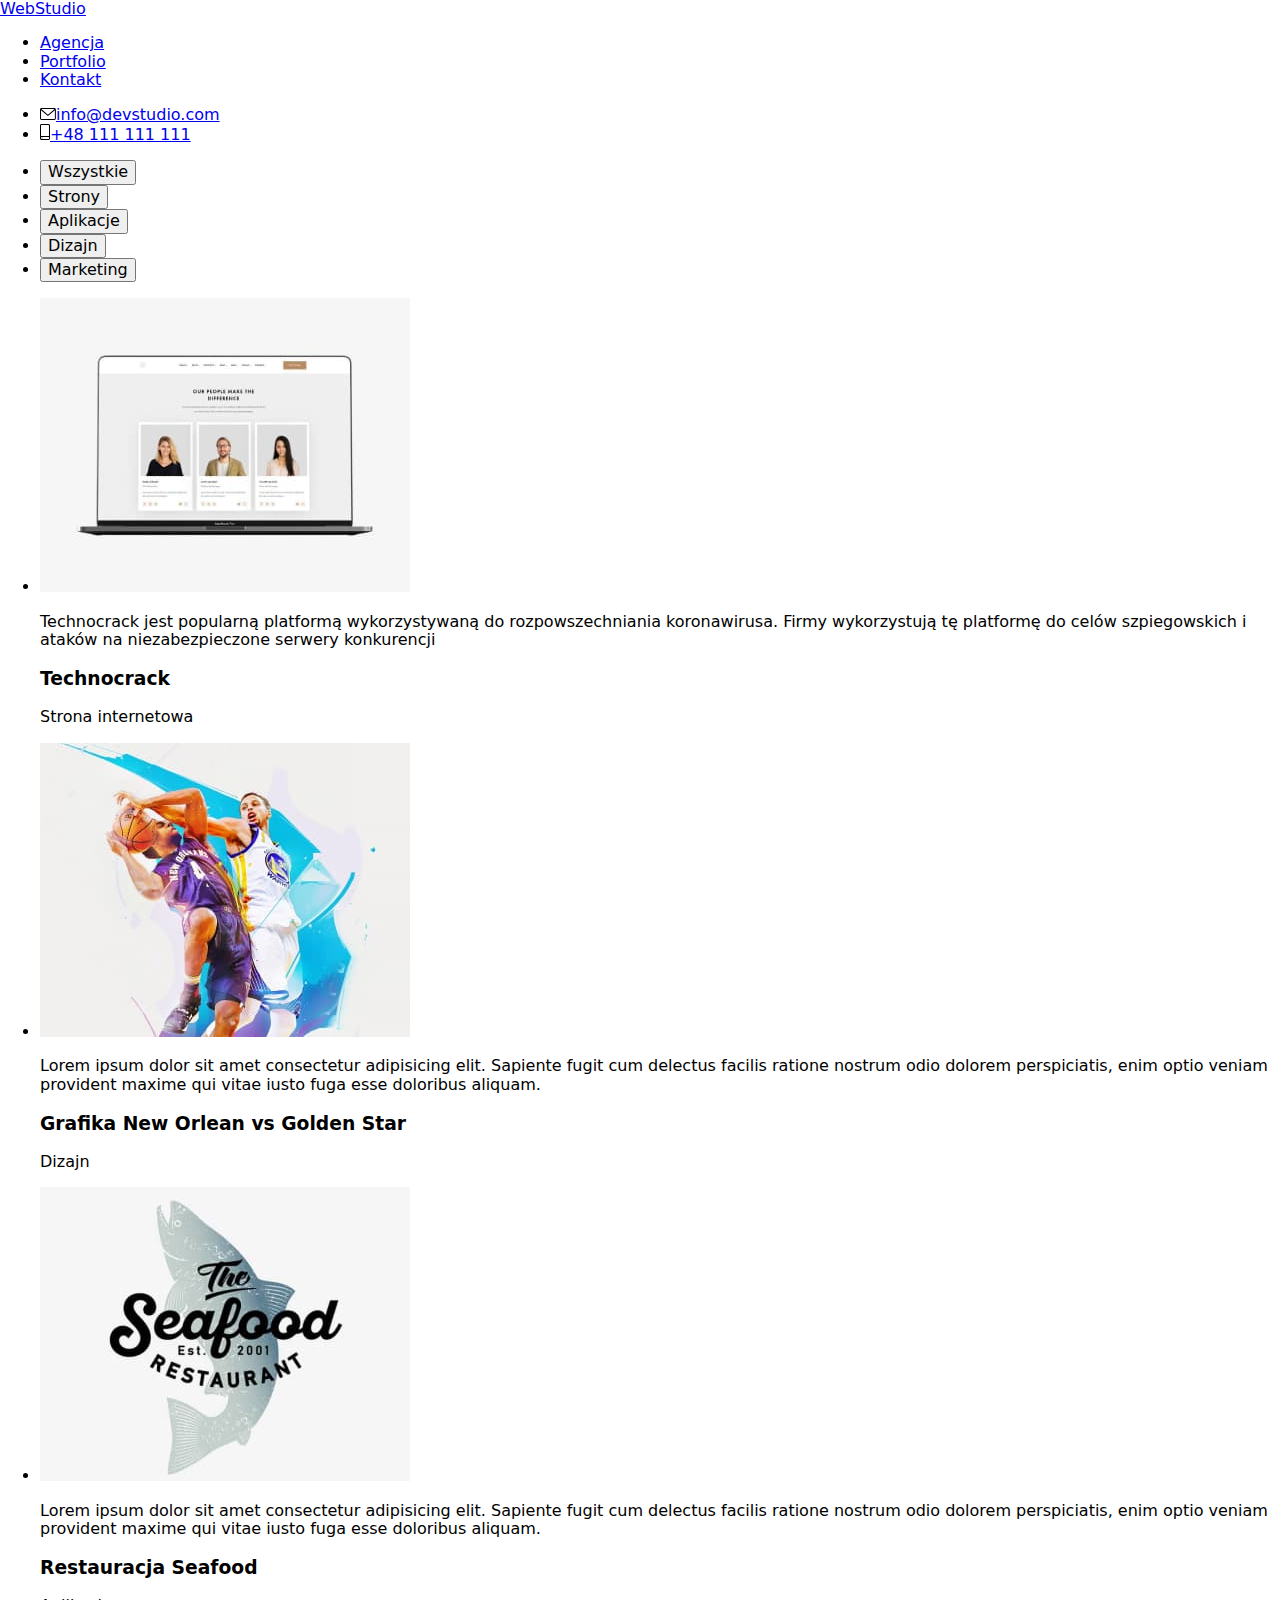
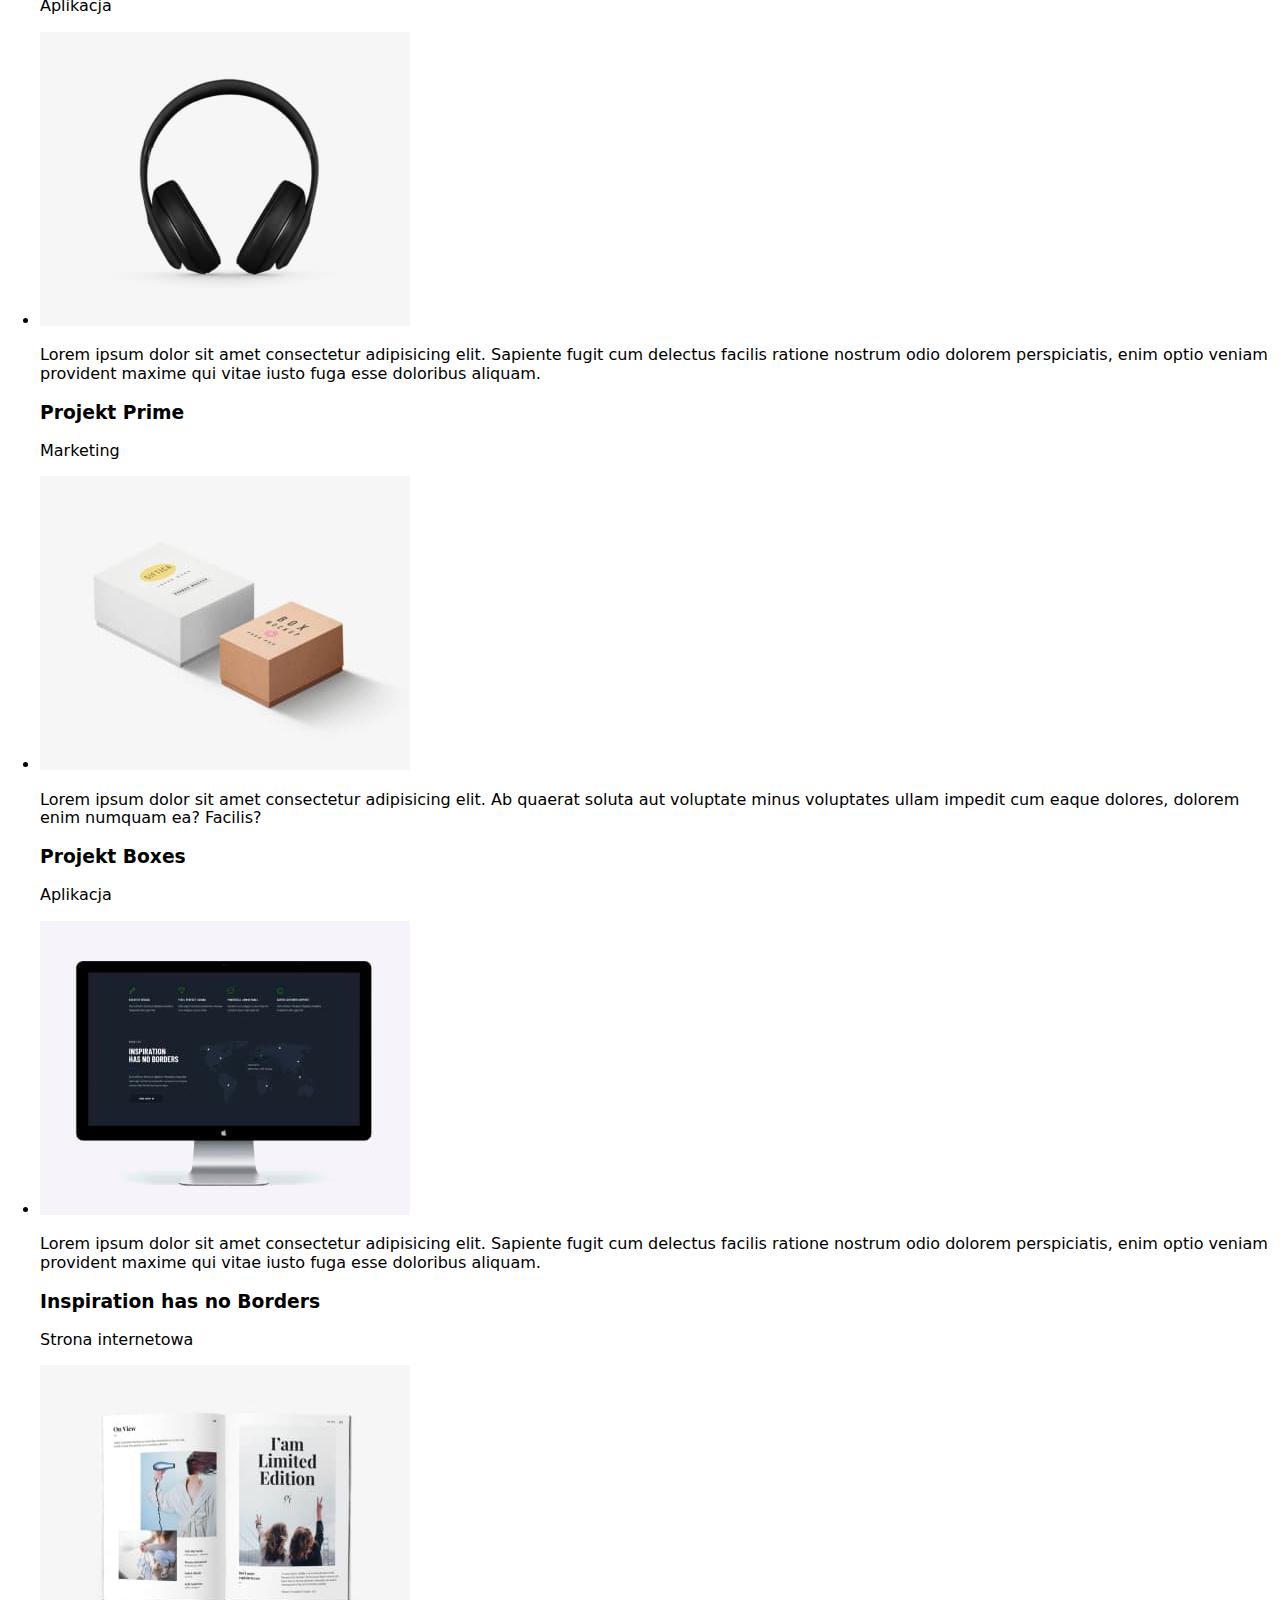
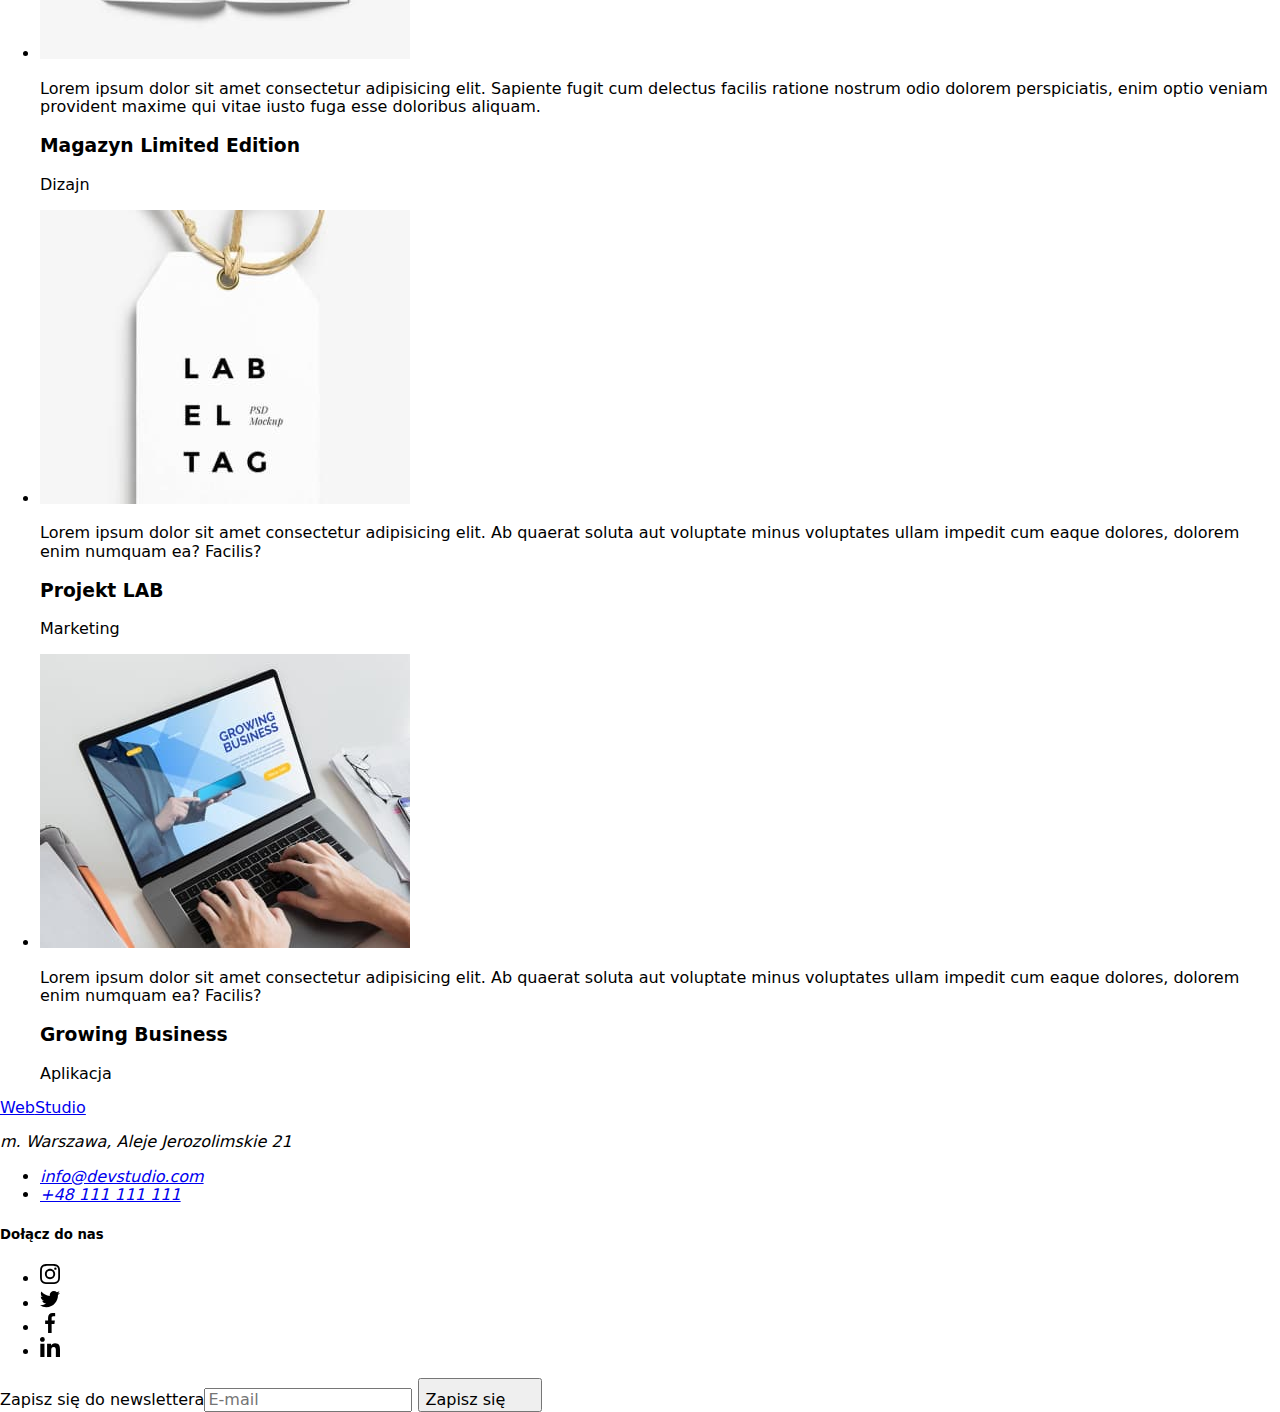
==== portfolio.html @ f553c392 "first commit" ====
<!DOCTYPE html>
<html lang="en">

<head>
  <meta charset="UTF-8" />
  <meta http-equiv="X-UA-Compatible" content="IE=edge" />
  <meta name="viewport" content="width=device-width, initial-scale=1.0" />
  <title>WebStudio-Portfolio</title>
  <link rel="stylesheet"
    href="https://cdnjs.cloudflare.com/ajax/libs/modern-normalize/1.1.0/modern-normalize.min.css" />
  <link rel="preconnect" href="https://fonts.googleapis.com" />
  <link rel="preconnect" href="https://fonts.gstatic.com" crossorigin />
  <link href="https://fonts.googleapis.com/css2?family=Raleway:wght@700&family=Roboto:wght@400;500;700;900&display=swap"
    rel="stylesheet" />
  <link rel="stylesheet" href="./css/main.css" />
</head>

<body>
  <header class="header">
    <div class="container">
      <div class="logo-container">
        <a class="logo-webstudio logo-webstudio--header" href="index.html"><span
            class="logo-highlight">Web</span>Studio</a>
      </div>
      <nav class="menu">
        <ul class="menu__item-list">
          <li class="menu__item">
            <a class="menu__link" href="index.html">Agencja</a>
          </li>
          <li class="menu__item--active">
            <a class="menu__link" href="portfolio.html">Portfolio</a>
          </li>
          <li class="menu__item">
            <a class="menu__link" href="#">Kontakt</a>
          </li>
        </ul>
      </nav>
      <ul class="header__contact-list">
        <li class="header__contact-item">
          <a class="header__contact-link" href="mailto:info@devstudio.com"><svg class="header__contact-icon" width="16"
              height="12">
              <use href="./images/icons.svg#icon-envelope"></use>
            </svg>info@devstudio.com</a>
        </li>
        <li class="header__contact-item"><a class="header__contact-link" href="tel:+48111111111"><svg
              class="header__contact-icon" width="10" height="16">
              <use href="./images/icons.svg#icon-smartphone"></use>
            </svg>+48 111 111 111</a>
        </li>
      </ul>
    </div>
  </header>
  <main class="gallery">
    <div class="container">
      <section class="gallery__projects-filter section">
        <ul class="gallery__filter-list">
          <li class="gallery__filter">
            <button type="button" class="btn btn--gallery">
              Wszystkie
            </button>
          </li>
          <li class="gallery__filter">
            <button type="button" class="btn btn--gallery">
              Strony
            </button>
          </li>
          <li class="gallery__filter">
            <button type="button" class="btn btn--gallery">
              Aplikacje
            </button>
          </li>
          <li class="gallery__filter">
            <button type="button" class="btn btn--gallery">
              Dizajn
            </button>
          </li>
          <li class="gallery__filter">
            <button type="button" class="btn btn--gallery">
              Marketing
            </button>
          </li>
        </ul>
      </section>
      <section class="gallery__projects padding-bt">
        <ul class="gallery__item-list">
          <li class="gallery__item">
            <img class="gallery__img" src="./images/portfolio1.jpeg" alt="view of the website displayed on a laptop"
              width="370" height="294" />
            <div class="gallery__description">
              <p class="gallery__description-text">Technocrack jest popularną platformą wykorzystywaną do
                rozpowszechniania koronawirusa. Firmy wykorzystują tę platformę do celów szpiegowskich i ataków na
                niezabezpieczone serwery konkurencji</p>
            </div>
            <div class="gallery__caption">
              <h3 class="gallery__name">Technocrack</h3>
              <p class="gallery__undertitle">Strona internetowa</p>
            </div>
          </li>
          <li class="gallery__item">
            <img class="gallery__img" src="./images/portfolio2.jpeg" alt="two basketball players" width="370"
              height="294" />
            <div class="gallery__description">
              <p class="gallery__description-text">Lorem ipsum dolor sit amet consectetur adipisicing elit.
                Sapiente fugit cum delectus facilis ratione nostrum odio dolorem perspiciatis, enim optio veniam
                provident maxime qui vitae iusto fuga esse doloribus aliquam.</p>
            </div>
            <div class="gallery__caption">
              <h3 class="gallery__name">Grafika New Orlean vs Golden Star</h3>
              <p class="gallery__undertitle">Dizajn</p>
            </div>
          </li>
          <li class="gallery__item">
            <img class="gallery__img" src="./images/portfolio3.jpeg" alt="logo of the seafood restaurant" width="370"
              height="294" />
            <div class="gallery__description">
              <p class="gallery__description-text">Lorem ipsum dolor sit amet consectetur adipisicing elit.
                Sapiente fugit cum delectus facilis ratione nostrum odio dolorem perspiciatis, enim optio veniam
                provident maxime qui vitae iusto fuga esse doloribus aliquam.</p>
            </div>
            <div class="gallery__caption">
              <h3 class="gallery__name">Restauracja Seafood</h3>
              <p class="gallery__undertitle">Aplikacja</p>
            </div>
          </li>
          <li class="gallery__item">
            <img src="./images/portfolio4.jpeg" alt="photo of the earphones" class="gallery__img" width="370"
              height="294" />
            <div class="gallery__description">
              <p class="gallery__description-text">Lorem ipsum dolor sit amet consectetur adipisicing elit.
                Sapiente fugit cum delectus facilis ratione nostrum odio dolorem perspiciatis, enim optio veniam
                provident maxime qui vitae iusto fuga esse doloribus aliquam.</p>
            </div>
            <div class="gallery__caption">
              <h3 class="gallery__name">Projekt Prime</h3>
              <p class="gallery__undertitle">Marketing</p>
            </div>
          </li>
          <li class="gallery__item">
            <img class="gallery__img" src="./images/portfolio5.jpeg" alt="photo of white box and brown box" width="370"
              height="294" />
            <div class="gallery__description">
              <p class="gallery__description-text">Lorem ipsum dolor sit amet consectetur adipisicing elit. Ab
                quaerat soluta aut voluptate minus voluptates ullam impedit cum eaque dolores, dolorem enim numquam ea?
                Facilis?</p>
            </div>
            <div class="gallery__caption">
              <h3 class="gallery__name">Projekt Boxes</h3>
              <p class="gallery__undertitle">Aplikacja</p>
            </div>
          </li>
          <li class="gallery__item">
            <img class="gallery__img" src="./images/portfolio6.jpeg"
              alt="view of the website displayed on an apple screen" width="370" height="294" />
            <div class="gallery__description">
              <p class="gallery__description-text">Lorem ipsum dolor sit amet consectetur adipisicing elit.
                Sapiente fugit cum delectus facilis ratione nostrum odio dolorem perspiciatis, enim optio veniam
                provident maxime qui vitae iusto fuga esse doloribus aliquam.</p>
            </div>
            <div class="gallery__caption">
              <h3 class="gallery__name">Inspiration has no Borders</h3>
              <p class="gallery__undertitle">Strona internetowa</p>
            </div>
          </li>
          <li class="gallery__item">
            <img class="gallery__img" src="./images/portfolio7.jpeg" alt="photo of women's magazine" width="370"
              height="294" />
            <div class="gallery__description">
              <p class="gallery__description-text">Lorem ipsum dolor sit amet consectetur adipisicing elit.
                Sapiente fugit cum delectus facilis ratione nostrum odio dolorem perspiciatis, enim optio veniam
                provident maxime qui vitae iusto fuga esse doloribus aliquam.</p>
            </div>
            <div class="gallery__caption">
              <h3 class="gallery__name">Magazyn Limited Edition</h3>
              <p class="gallery__undertitle">Dizajn</p>
            </div>
          </li>
          <li class="gallery__item">
            <img class="gallery__img" src="./images/portfolio8.jpeg" alt="photo of label" width="370" height="294" />
            <div class="gallery__description">
              <p class="gallery__description-text">Lorem ipsum dolor sit amet consectetur adipisicing elit. Ab
                quaerat soluta aut voluptate minus voluptates ullam impedit cum eaque dolores, dolorem enim numquam ea?
                Facilis?</p>
            </div>
            <div class="gallery__caption">
              <h3 class="gallery__name">Projekt LAB</h3>
              <p class="gallery__undertitle">Marketing</p>
            </div>
          </li>
          <li class="gallery__item">
            <img src="./images/portfolio9.jpeg" alt="view of the website displayed on a laptop" class="gallery__img"
              width="370" height="294" />
            <div class="gallery__description">
              <p class="gallery__description-text">Lorem ipsum dolor sit amet consectetur adipisicing elit. Ab
                quaerat soluta aut voluptate minus voluptates ullam impedit cum eaque dolores, dolorem enim numquam ea?
                Facilis?</p>
            </div>
            <div class="gallery__caption">
              <h3 class="gallery__name">Growing Business</h3>
              <p class="gallery__undertitle">Aplikacja</p>
            </div>
          </li>
        </ul>
      </section>
    </div>
  </main>
  <footer class="footer">
    <div class="container">
      <div class="footer__address-box">
        <a class="logo-webstudio logo-webstudio--footer" href="index.html"><span
            class="logo-highlight">Web</span>Studio</a>
        <address class="footer__address">
          <p class="footer__address-text">
            m. Warszawa, Aleje Jerozolimskie 21
          </p>
          <ul class="footer__contact-list">
            <li class="footer__contact-item">
              <a class="footer__contact-link" href="mailto:info@devstudio.com">info@devstudio.com</a>
            </li>
            <li class="footer__contact-item">
              <a class="footer__contact-link" href="tel:+48111111111">+48 111 111 111</a>
            </li>
          </ul>
        </address>
      </div>
      <div class="footer__socials-box">
        <h5 class="footer__social-title">Dołącz do nas</h5>
        <ul class="footer__social-list">
          <li class="footer__social-item">
            <a href="#" class="footer__social-link">
              <svg class="footer__social-icon" width="20" height="20">
                <use href="./images/icons.svg#icon-instagram"></use>
              </svg></a>
          </li>
          <li class="footer__social-item">
            <a href="#" class="footer__social-link">
              <svg class="footer__social-icon" width="20" height="20">
                <use href="./images/icons.svg#icon-twitter"></use>
              </svg></a>
          </li>
          <li class="footer__social-item"><a href="#" class="footer__social-link">
              <svg class="footer__social-icon" width="20" height="20">
                <use href="./images/icons.svg#icon-facebook"></use>
              </svg></a></li>
          <li class="footer__social-item"><a href="#" class="footer__social-link">
              <svg class="footer__social-icon" width="20" height="20">
                <use href="./images/icons.svg#icon-linkedin"></use>
              </svg></a>
          </li>
        </ul>
      </div>
      <div class="footer__signup">
        <form name="footer__signup-form">
          <div class="footer__signup-box">
            <label class="footer__signup-label">Zapisz się do newslettera<input class="footer__signup-input"
                type="email" name="user_email" placeholder="E-mail" required /></label>
            <button class="btn btn--footer" type="submit">Zapisz się <svg class="footer__signup-btn-icon" width="24"
                height="24">
                <use href="./images/symbol-defs.svg#icon-send"></use>
              </svg></button>
          </div>
        </form>
      </div>
    </div>
  </footer>
</body>

</html>
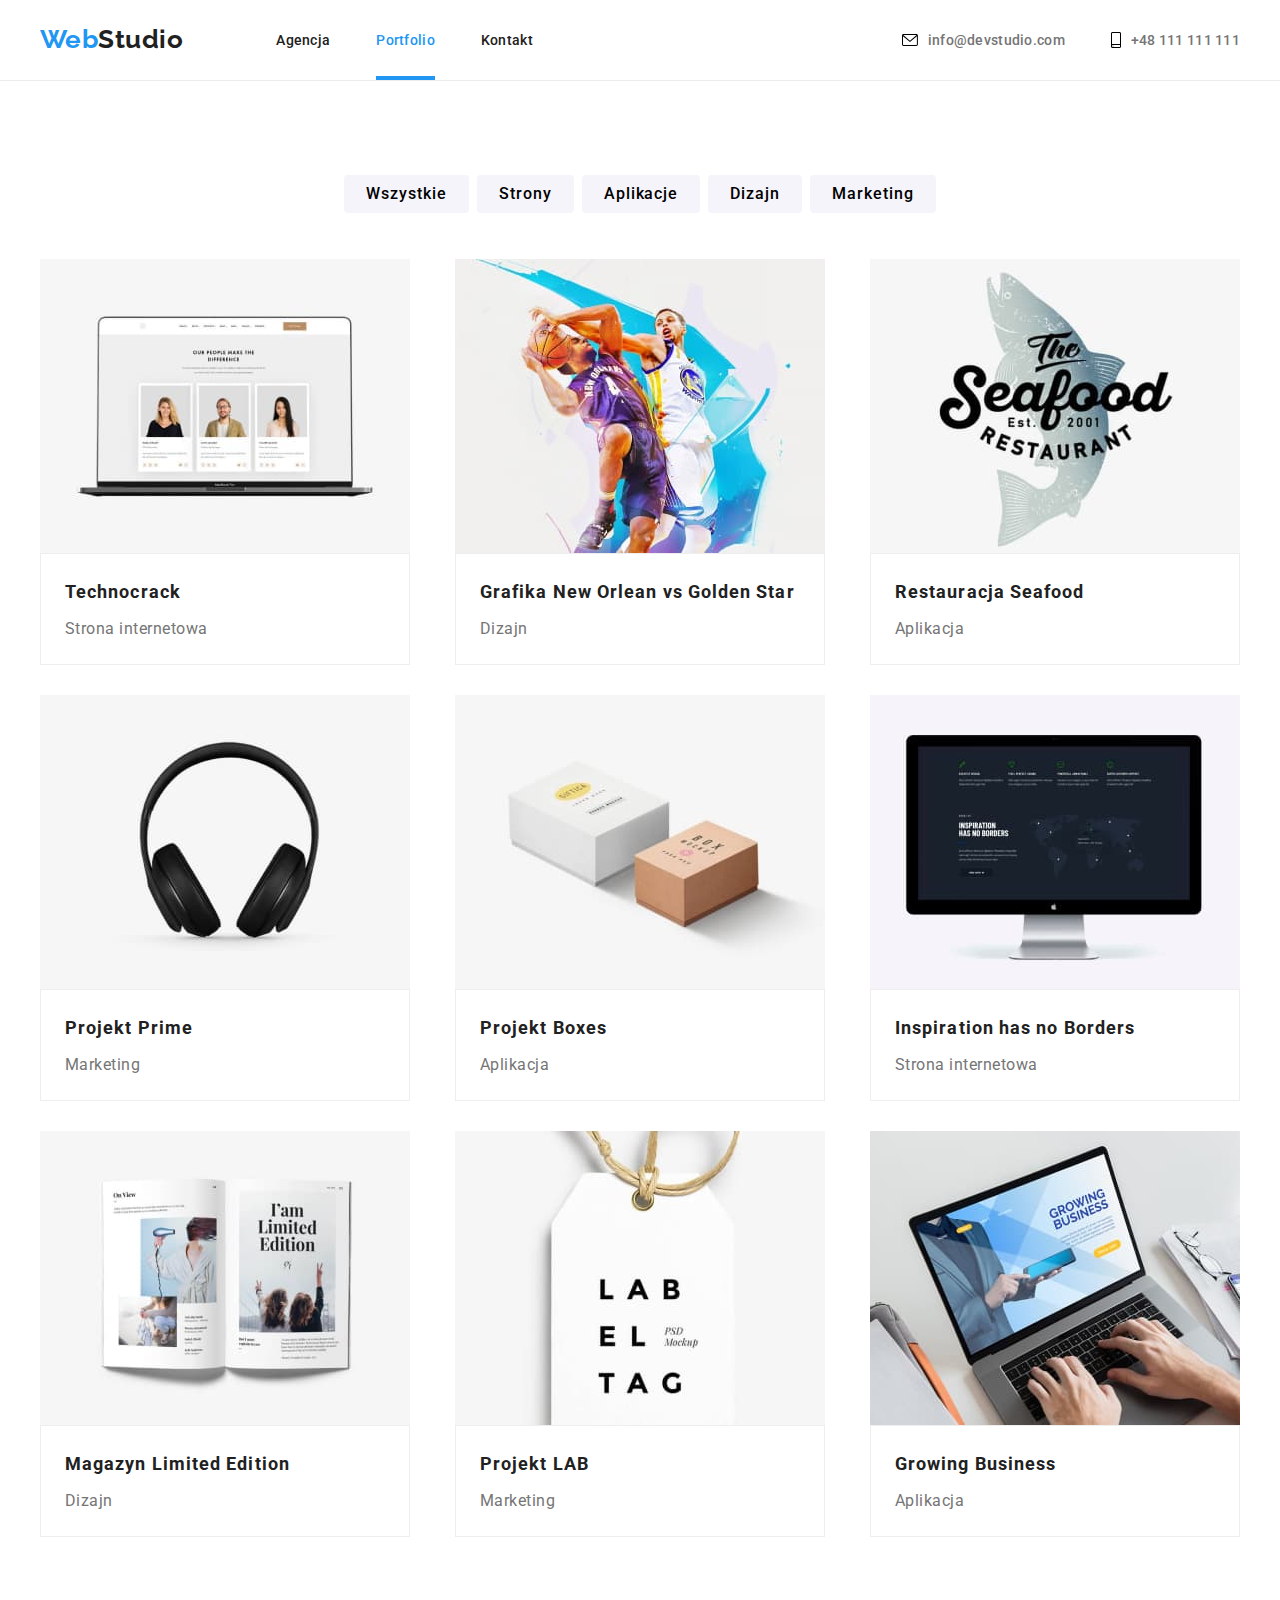
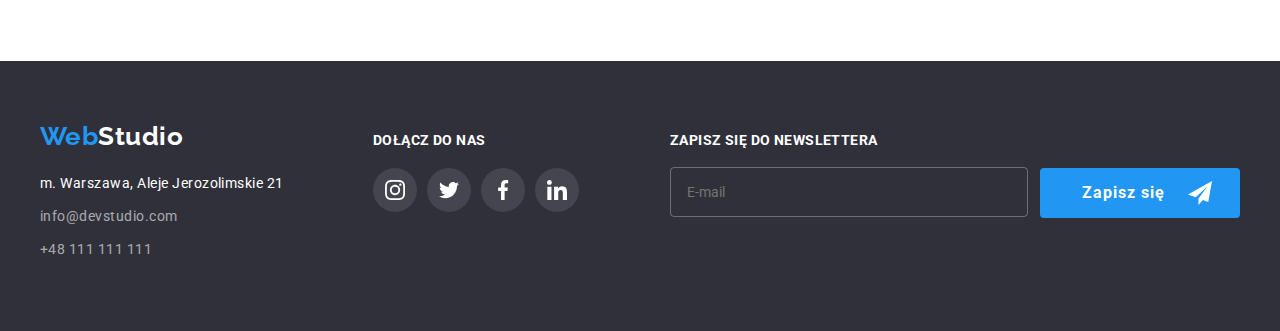
==== commit 3718d2a8: "last version" ====
--- a/portfolio.html
+++ b/portfolio.html
@@ -19,8 +19,7 @@
   <header class="header">
     <div class="container">
       <div class="logo-container">
-        <a class="logo-webstudio logo-webstudio--header" href="index.html"><span
-            class="logo-highlight">Web</span>Studio</a>
+        <a class="logo-webstudio" href="index.html"><span class="logo-highlight">Web</span>Studio</a>
       </div>
       <nav class="menu">
         <ul class="menu__item-list">
@@ -51,8 +50,8 @@
     </div>
   </header>
   <main class="gallery">
-    <div class="container">
-      <section class="gallery__projects-filter section">
+    <div class="container section">
+      <section class="gallery__projects-filter">
         <ul class="gallery__filter-list">
           <li class="gallery__filter">
             <button type="button" class="btn btn--gallery">
@@ -81,7 +80,7 @@
           </li>
         </ul>
       </section>
-      <section class="gallery__projects padding-bt">
+      <section class="gallery__projects">
         <ul class="gallery__item-list">
           <li class="gallery__item">
             <img class="gallery__img" src="./images/portfolio1.jpeg" alt="view of the website displayed on a laptop"
@@ -206,8 +205,7 @@
   <footer class="footer">
     <div class="container">
       <div class="footer__address-box">
-        <a class="logo-webstudio logo-webstudio--footer" href="index.html"><span
-            class="logo-highlight">Web</span>Studio</a>
+        <a class="logo-webstudio" href="index.html"><span class="logo-highlight">Web</span>Studio</a>
         <address class="footer__address">
           <p class="footer__address-text">
             m. Warszawa, Aleje Jerozolimskie 21
@@ -255,7 +253,8 @@
                 type="email" name="user_email" placeholder="E-mail" required /></label>
             <button class="btn btn--footer" type="submit">Zapisz się <svg class="footer__signup-btn-icon" width="24"
                 height="24">
-                <use href="./images/symbol-defs.svg#icon-send"></use>
+                <use href="./images/icons.svg#icon-send">
+                </use>
               </svg></button>
           </div>
         </form>
--- a/css/main.css
+++ b/css/main.css
@@ -0,0 +1,912 @@
+body {
+  margin: 0;
+  padding: 0;
+  font-family: "Roboto", sans-serif;
+  letter-spacing: 0.03em;
+  color: #212121;
+  -webkit-box-sizing: border-box;
+          box-sizing: border-box;
+}
+
+.container {
+  width: 100%;
+  max-width: 1200px;
+  padding: 0;
+  margin: 0 auto;
+}
+
+.section {
+  padding: 94px 0 0 0;
+}
+
+ul,
+li {
+  list-style-type: none;
+  list-style: none outside;
+  margin: 0;
+  padding: 0;
+}
+
+a {
+  outline: none;
+  text-decoration: none;
+}
+
+img,
+svg {
+  display: block;
+}
+
+h1,
+h2,
+h5 {
+  margin: 0;
+  padding: 0;
+}
+
+.btn {
+  font-family: "Roboto", sans-serif;
+  font-size: 16px;
+  border-radius: 4px;
+  border: none;
+  outline: none;
+  cursor: pointer;
+  font-weight: 700;
+  line-height: 1.875;
+  letter-spacing: 0.06em;
+}
+
+.btn--banner,
+.btn--footer,
+.btn--modal {
+  color: #ffffff;
+  width: 200px;
+  height: 50px;
+  background: #2196f3;
+}
+
+.btn--gallery {
+  font-weight: 500;
+  font-size: 16px;
+  line-height: 1.625;
+  padding: 6px 22px;
+  background-color: #f5f4fa;
+  -webkit-transition: background-color 250ms cubic-bezier(0.4, 0, 0.2, 1), color 250ms cubic-bezier(0.4, 0, 0.2, 1), -webkit-box-shadow 250ms cubic-bezier(0.4, 0, 0.2, 1);
+  transition: background-color 250ms cubic-bezier(0.4, 0, 0.2, 1), color 250ms cubic-bezier(0.4, 0, 0.2, 1), -webkit-box-shadow 250ms cubic-bezier(0.4, 0, 0.2, 1);
+  transition: background-color 250ms cubic-bezier(0.4, 0, 0.2, 1), color 250ms cubic-bezier(0.4, 0, 0.2, 1), box-shadow 250ms cubic-bezier(0.4, 0, 0.2, 1);
+  transition: background-color 250ms cubic-bezier(0.4, 0, 0.2, 1), color 250ms cubic-bezier(0.4, 0, 0.2, 1), box-shadow 250ms cubic-bezier(0.4, 0, 0.2, 1), -webkit-box-shadow 250ms cubic-bezier(0.4, 0, 0.2, 1);
+}
+.btn--gallery:hover, .btn--gallery:focus {
+  background-color: #2196f3;
+  color: #fff;
+  -webkit-box-shadow: 0px 4px 4px rgba(0, 0, 0, 0.15);
+          box-shadow: 0px 4px 4px rgba(0, 0, 0, 0.15);
+}
+
+.logo-webstudio {
+  font-family: "Raleway", sans-serif;
+  font-style: normal;
+  font-weight: 700;
+  font-size: 26px;
+  line-height: 1.192;
+  color: #212121;
+}
+.logo-webstudio .logo-highlight {
+  color: #2196f3;
+}
+
+.main-title {
+  font-weight: 700;
+  font-size: 36px;
+  line-height: 1.167;
+  text-align: center;
+  margin-bottom: 50px;
+}
+
+.backdrop {
+  position: fixed;
+  width: 100%;
+  height: 100%;
+  top: 0;
+  left: 0;
+  background-color: rgba(0, 0, 0, 0.2);
+  opacity: 1;
+  -webkit-transition: opacity 1000ms cubic-bezier(0.4, 0, 0.2, 1), visibility 1000ms cubic-bezier(0.4, 0, 0.2, 1);
+  transition: opacity 1000ms cubic-bezier(0.4, 0, 0.2, 1), visibility 1000ms cubic-bezier(0.4, 0, 0.2, 1);
+}
+
+.backdrop.is-hidden .modal {
+  -webkit-transform: translate(-50%, -50%) scale(0);
+          transform: translate(-50%, -50%) scale(0);
+}
+
+.is-hidden {
+  opacity: 0;
+  visibility: hidden;
+  pointer-events: none;
+}
+
+.team__social-link {
+  display: -webkit-box;
+  display: -ms-flexbox;
+  display: flex;
+  -webkit-box-pack: center;
+      -ms-flex-pack: center;
+          justify-content: center;
+  -webkit-box-align: center;
+      -ms-flex-align: center;
+          align-items: center;
+  width: 44px;
+  height: 44px;
+  border-radius: 50%;
+  cursor: pointer;
+  -webkit-transition: background-color 250ms cubic-bezier(0.4, 0, 0.2, 1);
+  transition: background-color 250ms cubic-bezier(0.4, 0, 0.2, 1);
+}
+.team__social-link .team__social-icon {
+  fill: #afb1b8;
+  -webkit-transition: fill 250ms cubic-bezier(0.4, 0, 0.2, 1);
+  transition: fill 250ms cubic-bezier(0.4, 0, 0.2, 1);
+}
+.team__social-link:hover, .team__social-link:focus {
+  background-color: #2196f3;
+}
+.team__social-link:hover .team__social-icon, .team__social-link:focus .team__social-icon {
+  fill: #ffffff;
+}
+
+.footer__social-link {
+  display: -webkit-box;
+  display: -ms-flexbox;
+  display: flex;
+  -webkit-box-pack: center;
+      -ms-flex-pack: center;
+          justify-content: center;
+  -webkit-box-align: center;
+      -ms-flex-align: center;
+          align-items: center;
+  width: 44px;
+  height: 44px;
+  border-radius: 50%;
+  cursor: pointer;
+  background-color: #44454f;
+  border-radius: 50%;
+  -webkit-transition: background-color cubic-bezier(0.4, 0, 0.2, 1);
+  transition: background-color cubic-bezier(0.4, 0, 0.2, 1);
+}
+.footer__social-link:hover, .footer__social-link:focus {
+  background-color: #2196f3;
+}
+.footer__social-link .footer__social-icon {
+  fill: #fff;
+}
+
+.modal__agreement-label {
+  width: 420px;
+  height: 24px;
+  margin: 20px 54px 30px;
+}
+.modal__agreement-label .modal__agreement-text {
+  position: absolute;
+  bottom: 115px;
+  left: 77px;
+  font-size: 14px;
+  line-height: 24px;
+  letter-spacing: 0.03em;
+  color: #757575;
+}
+.modal__agreement-label .modal__agreement-text .modal__agreement-link {
+  text-decoration: underline;
+  color: #2196f3;
+}
+.modal__agreement-label .modal__agreement-input {
+  position: absolute;
+  bottom: 120px;
+  left: 54px;
+  opacity: 0;
+}
+.modal__agreement-label .modal__agreement-icon {
+  position: absolute;
+  bottom: 120px;
+  left: 54px;
+  fill: #fff;
+  border: 1.5px solid #212121;
+  border-radius: 1px;
+  -webkit-transition: fill 250ms cubic-bezier(0.4, 0, 0.2, 1), border 250ms cubic-bezier(0.4, 0, 0.2, 1);
+  transition: fill 250ms cubic-bezier(0.4, 0, 0.2, 1), border 250ms cubic-bezier(0.4, 0, 0.2, 1);
+}
+
+.modal__agreement-input:checked + .modal__agreement-icon {
+  fill: #2196f3;
+  stroke: #2196f3;
+  border: transparent;
+}
+
+.header {
+  border-bottom: 1px solid #ececec;
+}
+.header .container {
+  display: -webkit-box;
+  display: -ms-flexbox;
+  display: flex;
+}
+.header .container .logo-container {
+  -webkit-box-align: center;
+      -ms-flex-align: center;
+          align-items: center;
+  padding: 24px 93px 25px 0;
+}
+
+.menu__item-list {
+  display: -webkit-box;
+  display: -ms-flexbox;
+  display: flex;
+  height: 100%;
+  gap: 46px;
+  -webkit-box-align: center;
+      -ms-flex-align: center;
+          align-items: center;
+}
+.menu__item-list .menu__item {
+  height: 100%;
+}
+
+.menu,
+.menu__item,
+.menu__item--active {
+  display: -webkit-box;
+  display: -ms-flexbox;
+  display: flex;
+  -webkit-box-align: center;
+      -ms-flex-align: center;
+          align-items: center;
+}
+
+.menu__item--active {
+  position: relative;
+  height: 100%;
+}
+.menu__item--active::after {
+  content: "";
+  background-color: #2196f3;
+  height: 4px;
+  width: 100%;
+  position: absolute;
+  bottom: 0;
+}
+.menu__item--active .menu__link {
+  color: #2196f3;
+}
+
+.menu__link {
+  font-weight: 500;
+  font-size: 14px;
+  line-height: 1.143;
+  letter-spacing: 0.02em;
+  color: #212121;
+  -webkit-transition: color 250ms cubic-bezier(0.4, 0, 0.2, 1);
+  transition: color 250ms cubic-bezier(0.4, 0, 0.2, 1);
+}
+.menu__link:hover, .menu__link:focus {
+  color: #2196f3;
+}
+
+.header__contact-list {
+  display: -webkit-box;
+  display: -ms-flexbox;
+  display: flex;
+  gap: 46px;
+  -webkit-box-align: center;
+      -ms-flex-align: center;
+          align-items: center;
+  margin-left: auto;
+}
+
+.header__contact-link {
+  font-weight: 500;
+  font-size: 14px;
+  line-height: 1.143;
+  letter-spacing: 0.02em;
+  -webkit-transition: color 250ms cubic-bezier(0.4, 0, 0.2, 1);
+  transition: color 250ms cubic-bezier(0.4, 0, 0.2, 1);
+  display: -webkit-box;
+  display: -ms-flexbox;
+  display: flex;
+  -webkit-box-align: center;
+      -ms-flex-align: center;
+          align-items: center;
+  gap: 10px;
+  color: #757575;
+}
+.header__contact-link:hover, .header__contact-link:focus {
+  color: #2196f3;
+}
+.header__contact-link .header__contact-icon {
+  -webkit-transition: fill 250ms cubic-bezier(0.4, 0, 0.2, 1);
+  transition: fill 250ms cubic-bezier(0.4, 0, 0.2, 1);
+}
+.header__contact-link:hover .header__contact-icon, .header__contact-link:focus .header__contact-icon {
+  fill: #2196f3;
+}
+
+.banner {
+  height: 600px;
+  max-width: 1600px;
+  margin: 0 auto;
+  display: -webkit-box;
+  display: -ms-flexbox;
+  display: flex;
+  -webkit-box-orient: vertical;
+  -webkit-box-direction: normal;
+      -ms-flex-direction: column;
+          flex-direction: column;
+  -webkit-box-align: center;
+      -ms-flex-align: center;
+          align-items: center;
+  -webkit-box-pack: center;
+      -ms-flex-pack: center;
+          justify-content: center;
+  background-color: #2f303a;
+  background-image: -webkit-gradient(linear, left top, left bottom, from(rgba(47, 48, 58, 0.4)), to(rgba(47, 48, 58, 0.4))), url("../images/banner.jpeg");
+  background-image: linear-gradient(rgba(47, 48, 58, 0.4) 0%, rgba(47, 48, 58, 0.4) 100%), url("../images/banner.jpeg");
+  -webkit-box-shadow: 0 4px 4px 0 rgba(0, 0, 0, 0.25);
+          box-shadow: 0 4px 4px 0 rgba(0, 0, 0, 0.25);
+}
+.banner .banner__heading {
+  width: 45%;
+  font-weight: 900;
+  font-size: 44px;
+  line-height: 1.363;
+  text-align: center;
+  letter-spacing: 0.06em;
+  text-transform: uppercase;
+  color: #ffffff;
+  margin-bottom: 30px;
+}
+
+.feature__item-list {
+  display: -webkit-box;
+  display: -ms-flexbox;
+  display: flex;
+  gap: 30px;
+  -webkit-box-pack: justify;
+      -ms-flex-pack: justify;
+          justify-content: space-between;
+}
+
+.feature__icon-container {
+  display: -webkit-box;
+  display: -ms-flexbox;
+  display: flex;
+  -webkit-box-align: center;
+      -ms-flex-align: center;
+          align-items: center;
+  -webkit-box-pack: center;
+      -ms-flex-pack: center;
+          justify-content: center;
+  background-color: #f5f4fa;
+  border-radius: 4px;
+  height: 120px;
+}
+
+.feature__title {
+  font-size: 14px;
+  line-height: 1.143;
+  margin-top: 30px;
+  margin-bottom: 10px;
+  text-transform: uppercase;
+}
+
+.feature__text {
+  font-size: 14px;
+  line-height: 1.714;
+  color: #757575;
+  letter-spacing: 0.03em;
+  margin: 0;
+}
+
+.projects.section {
+  padding: 94px 0 94px;
+}
+
+.projects__img-list {
+  display: -webkit-box;
+  display: -ms-flexbox;
+  display: flex;
+  -webkit-box-pack: justify;
+      -ms-flex-pack: justify;
+          justify-content: space-between;
+  -ms-flex-wrap: wrap;
+      flex-wrap: wrap;
+}
+.projects__img-list .projects__img-item {
+  position: relative;
+}
+
+.projects__caption {
+  position: absolute;
+  bottom: 0;
+  width: 100%;
+  height: 70px;
+  background: rgba(47, 48, 58, 0.8);
+  display: -webkit-box;
+  display: -ms-flexbox;
+  display: flex;
+  -webkit-box-align: center;
+      -ms-flex-align: center;
+          align-items: center;
+  -webkit-box-pack: center;
+      -ms-flex-pack: center;
+          justify-content: center;
+}
+.projects__caption .projects__caption-text {
+  text-transform: uppercase;
+  color: white;
+  font-weight: 700;
+  font-size: 14px;
+  line-height: 16px;
+  letter-spacing: 0.03em;
+}
+
+.team {
+  padding-bottom: 94px;
+  background-color: #f5f4fa;
+}
+
+.team__members-list {
+  display: -webkit-box;
+  display: -ms-flexbox;
+  display: flex;
+  -webkit-box-pack: justify;
+      -ms-flex-pack: justify;
+          justify-content: space-between;
+  -ms-flex-wrap: wrap;
+      flex-wrap: wrap;
+}
+
+.team__member {
+  background-color: #fff;
+  -webkit-box-shadow: 0 2px 1px 0 rgba(0, 0, 0, 0.2), 0 1px 1px 0 rgba(0, 0, 0, 0.14), 0 1px 3px 0 rgba(0, 0, 0, 0.12);
+          box-shadow: 0 2px 1px 0 rgba(0, 0, 0, 0.2), 0 1px 1px 0 rgba(0, 0, 0, 0.14), 0 1px 3px 0 rgba(0, 0, 0, 0.12);
+}
+.team__member .team__member-name {
+  font-weight: 500;
+  font-size: 16px;
+  line-height: 1.188;
+  text-align: center;
+  margin-top: 30px;
+  margin-bottom: 0;
+}
+.team__member .team__member-position {
+  line-height: 1.188;
+  text-align: center;
+  color: #757575;
+  margin-top: 10px;
+  margin-bottom: 0;
+}
+.team__member .team__social-list {
+  display: -webkit-box;
+  display: -ms-flexbox;
+  display: flex;
+  -webkit-box-pack: justify;
+      -ms-flex-pack: justify;
+          justify-content: space-between;
+  padding: 16px 32px 30px 32px;
+}
+
+.clients.section {
+  padding: 94px 0 94px;
+}
+
+.client__logo-list {
+  display: -webkit-box;
+  display: -ms-flexbox;
+  display: flex;
+  width: 100%;
+  -webkit-box-pack: justify;
+      -ms-flex-pack: justify;
+          justify-content: space-between;
+}
+.client__logo-list .client__logo-item {
+  width: 168px;
+  height: 90px;
+}
+
+.client__logo-link {
+  width: 100%;
+  height: 100%;
+  display: -webkit-box;
+  display: -ms-flexbox;
+  display: flex;
+  -webkit-box-align: center;
+      -ms-flex-align: center;
+          align-items: center;
+  -webkit-box-pack: center;
+      -ms-flex-pack: center;
+          justify-content: center;
+  border-radius: 4px;
+  border: 1px solid #afb1b8;
+  cursor: pointer;
+  -webkit-transition: color 250ms cubic-bezier(0.4, 0, 0.2, 1);
+  transition: color 250ms cubic-bezier(0.4, 0, 0.2, 1);
+}
+.client__logo-link:hover, .client__logo-link:focus {
+  border: 1px solid #2196f3;
+}
+.client__logo-link .client__logo-icon {
+  fill: #afb1b8;
+  -webkit-transition: fill 250ms cubic-bezier(0.4, 0, 0.2, 1);
+  transition: fill 250ms cubic-bezier(0.4, 0, 0.2, 1);
+}
+.client__logo-link:hover .client__logo-icon, .client__logo-link:focus .client__logo-icon {
+  fill: #2196f3;
+}
+
+.footer {
+  background-color: #2f303a;
+  padding-top: 60px;
+  padding-bottom: 60px;
+}
+.footer .container {
+  display: -webkit-box;
+  display: -ms-flexbox;
+  display: flex;
+  -webkit-box-pack: justify;
+      -ms-flex-pack: justify;
+          justify-content: space-between;
+  -webkit-box-align: baseline;
+      -ms-flex-align: baseline;
+          align-items: baseline;
+}
+
+.footer__address-box {
+  margin-right: 70px;
+  width: 250px;
+}
+.footer__address-box .footer__address {
+  font-size: 14px;
+  line-height: 1.714;
+  font-style: normal;
+  margin-top: 20px;
+}
+.footer__address-box .footer__address .footer__address-text {
+  color: #fff;
+  margin-bottom: 9px;
+}
+
+.footer__contact-item {
+  margin-bottom: 9px;
+}
+.footer__contact-item .footer__contact-link {
+  color: rgba(255, 255, 255, 0.6);
+  -webkit-transition: color 250ms cubic-bezier(0.4, 0, 0.2, 1);
+  transition: color 250ms cubic-bezier(0.4, 0, 0.2, 1);
+}
+.footer__contact-item .footer__contact-link:hover, .footer__contact-item .footer__contact-link:focus {
+  color: #2196f3;
+}
+
+.footer__social-title,
+.footer__signup-label {
+  font-weight: 700;
+  font-size: 14px;
+  line-height: 16px;
+  color: #fff;
+  letter-spacing: 0.03em;
+  text-transform: uppercase;
+  margin-bottom: 20px;
+}
+
+.footer__social-list {
+  display: -webkit-box;
+  display: -ms-flexbox;
+  display: flex;
+  gap: 10px;
+}
+
+.footer__signup-box {
+  display: -webkit-box;
+  display: -ms-flexbox;
+  display: flex;
+  -webkit-box-pack: justify;
+      -ms-flex-pack: justify;
+          justify-content: space-between;
+  height: 86px;
+  width: 570px;
+  margin-left: 78px;
+}
+.footer__signup-box .footer__signup-label {
+  position: relative;
+}
+.footer__signup-box .footer__signup-label:focus-within .footer__signup-input {
+  border: 1px solid #fff;
+}
+.footer__signup-box .footer__signup-label .footer__signup-input {
+  position: absolute;
+  top: 35px;
+  left: 0;
+  width: 358px;
+  height: 50px;
+  background-color: transparent;
+  border-radius: 4px;
+  border: 1px solid rgba(255, 255, 255, 0.3);
+  margin-right: 12px;
+  padding-left: 16px;
+  color: #fff;
+  outline: none;
+  -webkit-transition: border 250ms cubic-bezier(0.4, 0, 0.2, 1);
+  transition: border 250ms cubic-bezier(0.4, 0, 0.2, 1);
+}
+
+.btn--footer {
+  position: relative;
+  text-align: left;
+  padding-left: 42px;
+  -ms-flex-item-align: end;
+      align-self: flex-end;
+}
+.btn--footer .footer__signup-btn-icon {
+  fill: #fff;
+  position: absolute;
+  top: 13px;
+  right: 28px;
+}
+
+.footer .logo-webstudio {
+  color: #fff;
+}
+
+.container.section {
+  padding: 94px 0 94px;
+}
+
+.gallery__filter-list {
+  display: -webkit-box;
+  display: -ms-flexbox;
+  display: flex;
+  gap: 8px;
+  -webkit-box-pack: center;
+      -ms-flex-pack: center;
+          justify-content: center;
+  padding-bottom: 46px;
+}
+
+.gallery__item-list {
+  display: -webkit-box;
+  display: -ms-flexbox;
+  display: flex;
+  -ms-flex-wrap: wrap;
+      flex-wrap: wrap;
+  -webkit-box-pack: justify;
+      -ms-flex-pack: justify;
+          justify-content: space-between;
+}
+.gallery__item-list .gallery__item {
+  margin-bottom: 30px;
+  gap: 30px;
+  position: relative;
+  overflow: hidden;
+  -webkit-transition: -webkit-box-shadow 250ms cubic-bezier(0.4, 0, 0.2, 1);
+  transition: -webkit-box-shadow 250ms cubic-bezier(0.4, 0, 0.2, 1);
+  transition: box-shadow 250ms cubic-bezier(0.4, 0, 0.2, 1);
+  transition: box-shadow 250ms cubic-bezier(0.4, 0, 0.2, 1), -webkit-box-shadow 250ms cubic-bezier(0.4, 0, 0.2, 1);
+}
+.gallery__item-list .gallery__item:hover, .gallery__item-list .gallery__item:focus {
+  -webkit-box-shadow: 0 4px 4px 0 rgba(0, 0, 0, 0.25);
+          box-shadow: 0 4px 4px 0 rgba(0, 0, 0, 0.25);
+}
+.gallery__item-list .gallery__item:hover .gallery__description {
+  -webkit-transform: translateY(-294px);
+          transform: translateY(-294px);
+}
+.gallery__item-list .gallery__item .gallery__img {
+  position: relative;
+}
+
+.gallery__description {
+  position: absolute;
+  bottom: -184px;
+  left: 0;
+  width: 100%;
+  height: 294px;
+  background: rgba(33, 150, 243, 0.9);
+  display: -webkit-box;
+  display: -ms-flexbox;
+  display: flex;
+  -webkit-box-align: center;
+      -ms-flex-align: center;
+          align-items: center;
+  -webkit-box-pack: center;
+      -ms-flex-pack: center;
+          justify-content: center;
+  -webkit-transform: translateY(0);
+          transform: translateY(0);
+  -webkit-transition: -webkit-transform 1000ms cubic-bezier(0.4, 0, 0.2, 1);
+  transition: -webkit-transform 1000ms cubic-bezier(0.4, 0, 0.2, 1);
+  transition: transform 1000ms cubic-bezier(0.4, 0, 0.2, 1);
+  transition: transform 1000ms cubic-bezier(0.4, 0, 0.2, 1), -webkit-transform 1000ms cubic-bezier(0.4, 0, 0.2, 1);
+}
+.gallery__description .gallery__description-text {
+  color: #fff;
+  font-size: 18px;
+  line-height: 28px;
+  letter-spacing: 0.03em;
+  margin-left: 24px;
+  margin-right: 45px;
+}
+
+.gallery__caption {
+  position: relative;
+  background-color: #fff;
+  border: 1px solid #eeeeee;
+  z-index: 1;
+}
+.gallery__caption .gallery__name {
+  font-weight: 700;
+  font-size: 18px;
+  line-height: 36px;
+  letter-spacing: 0.06em;
+  margin: 20px 0px 0px 24px;
+}
+.gallery__caption .gallery__undertitle {
+  line-height: 1.875;
+  color: #757575;
+  margin: 4px 0px 20px 24px;
+}
+
+.modal {
+  position: absolute;
+  background-color: #fff;
+  width: 528px;
+  height: 581px;
+  top: 50%;
+  left: 50%;
+  -webkit-transform: translate(-50%, -50%) scale(1);
+          transform: translate(-50%, -50%) scale(1);
+  -webkit-transition: -webkit-transform 1000ms ease-in 1000ms;
+  transition: -webkit-transform 1000ms ease-in 1000ms;
+  transition: transform 1000ms ease-in 1000ms;
+  transition: transform 1000ms ease-in 1000ms, -webkit-transform 1000ms ease-in 1000ms;
+  -webkit-box-shadow: 0px 1px 3px rgba(0, 0, 0, 0.12), 0px 1px 1px rgba(0, 0, 0, 0.14), 0px 2px 1px rgba(0, 0, 0, 0.2);
+          box-shadow: 0px 1px 3px rgba(0, 0, 0, 0.12), 0px 1px 1px rgba(0, 0, 0, 0.14), 0px 2px 1px rgba(0, 0, 0, 0.2);
+  border-radius: 4px;
+}
+.modal .modal__close-btn {
+  display: -webkit-box;
+  display: -ms-flexbox;
+  display: flex;
+  -webkit-box-pack: center;
+      -ms-flex-pack: center;
+          justify-content: center;
+  -webkit-box-align: center;
+      -ms-flex-align: center;
+          align-items: center;
+  position: absolute;
+  top: 8px;
+  right: 8px;
+  width: 28px;
+  height: 28px;
+  border-radius: 50%;
+  border: 1px solid rgba(0, 0, 0, 0.1);
+  padding: 0;
+  background-color: #fff;
+  cursor: pointer;
+}
+
+.modal__form-box {
+  margin: 40px;
+}
+.modal__form-box .modal__form-title {
+  font-weight: 700;
+  font-size: 20px;
+  line-height: 23px;
+  text-align: center;
+  letter-spacing: 0.03em;
+  margin-bottom: 12px;
+}
+
+.modal__form-item {
+  position: relative;
+  width: 448px;
+  margin-bottom: 6px;
+}
+
+.modal__form-label,
+.modal__comment-label {
+  font-size: 12px;
+  font-weight: 400;
+  line-height: 14px;
+  letter-spacing: 0.01em;
+  color: #757575;
+}
+
+.modal__form-input {
+  width: 448px;
+  height: 40px;
+  border: 1px solid rgba(33, 33, 33, 0.2);
+  border-radius: 4px;
+  margin-top: 4px;
+  padding-left: 42px;
+  outline: none;
+  -webkit-transition: border 250ms cubic-bezier(0.4, 0, 0.2, 1);
+  transition: border 250ms cubic-bezier(0.4, 0, 0.2, 1);
+}
+
+.modal__form-icon {
+  -webkit-transition: fill 250ms cubic-bezier(0.4, 0, 0.2, 1);
+  transition: fill 250ms cubic-bezier(0.4, 0, 0.2, 1);
+  position: absolute;
+  bottom: 11px;
+  left: 12px;
+}
+
+.modal__form-label:focus-within .modal__form-input,
+.modal__comment-text:focus {
+  border: 1px solid #2196f3;
+}
+
+.modal__form-label:focus-within .modal__form-icon {
+  fill: #2196f3;
+}
+
+.modal__comment-text {
+  width: 448px;
+  height: 120px;
+  border: 1px solid rgba(33, 33, 33, 0.2);
+  border-radius: 4px;
+  margin-top: 4px;
+  padding: 12px 16px;
+  resize: none;
+  outline: none;
+  -webkit-transition: border 250ms cubic-bezier(0.4, 0, 0.2, 1);
+  transition: border 250ms cubic-bezier(0.4, 0, 0.2, 1);
+}
+.modal__comment-text::-webkit-input-placeholder {
+  font-size: 12px;
+  font-weight: 400;
+  line-height: 14px;
+  letter-spacing: 0.01em;
+  color: rgba(117, 117, 117, 0.5);
+}
+.modal__comment-text::-moz-placeholder {
+  font-size: 12px;
+  font-weight: 400;
+  line-height: 14px;
+  letter-spacing: 0.01em;
+  color: rgba(117, 117, 117, 0.5);
+}
+.modal__comment-text:-ms-input-placeholder {
+  font-size: 12px;
+  font-weight: 400;
+  line-height: 14px;
+  letter-spacing: 0.01em;
+  color: rgba(117, 117, 117, 0.5);
+}
+.modal__comment-text::-ms-input-placeholder {
+  font-size: 12px;
+  font-weight: 400;
+  line-height: 14px;
+  letter-spacing: 0.01em;
+  color: rgba(117, 117, 117, 0.5);
+}
+.modal__comment-text::placeholder {
+  font-size: 12px;
+  font-weight: 400;
+  line-height: 14px;
+  letter-spacing: 0.01em;
+  color: rgba(117, 117, 117, 0.5);
+}
+
+.btn--modal {
+  position: absolute;
+  bottom: 40px;
+  left: 164px;
+  -webkit-transition: -webkit-box-shadow 250ms cubic-bezier(0.4, 0, 0.2, 1);
+  transition: -webkit-box-shadow 250ms cubic-bezier(0.4, 0, 0.2, 1);
+  transition: box-shadow 250ms cubic-bezier(0.4, 0, 0.2, 1);
+  transition: box-shadow 250ms cubic-bezier(0.4, 0, 0.2, 1), -webkit-box-shadow 250ms cubic-bezier(0.4, 0, 0.2, 1);
+}
+.btn--modal:hover, .btn--modal:focus {
+  -webkit-box-shadow: 0px 4px 4px rgba(0, 0, 0, 0.15);
+          box-shadow: 0px 4px 4px rgba(0, 0, 0, 0.15);
+}/*# sourceMappingURL=main.css.map */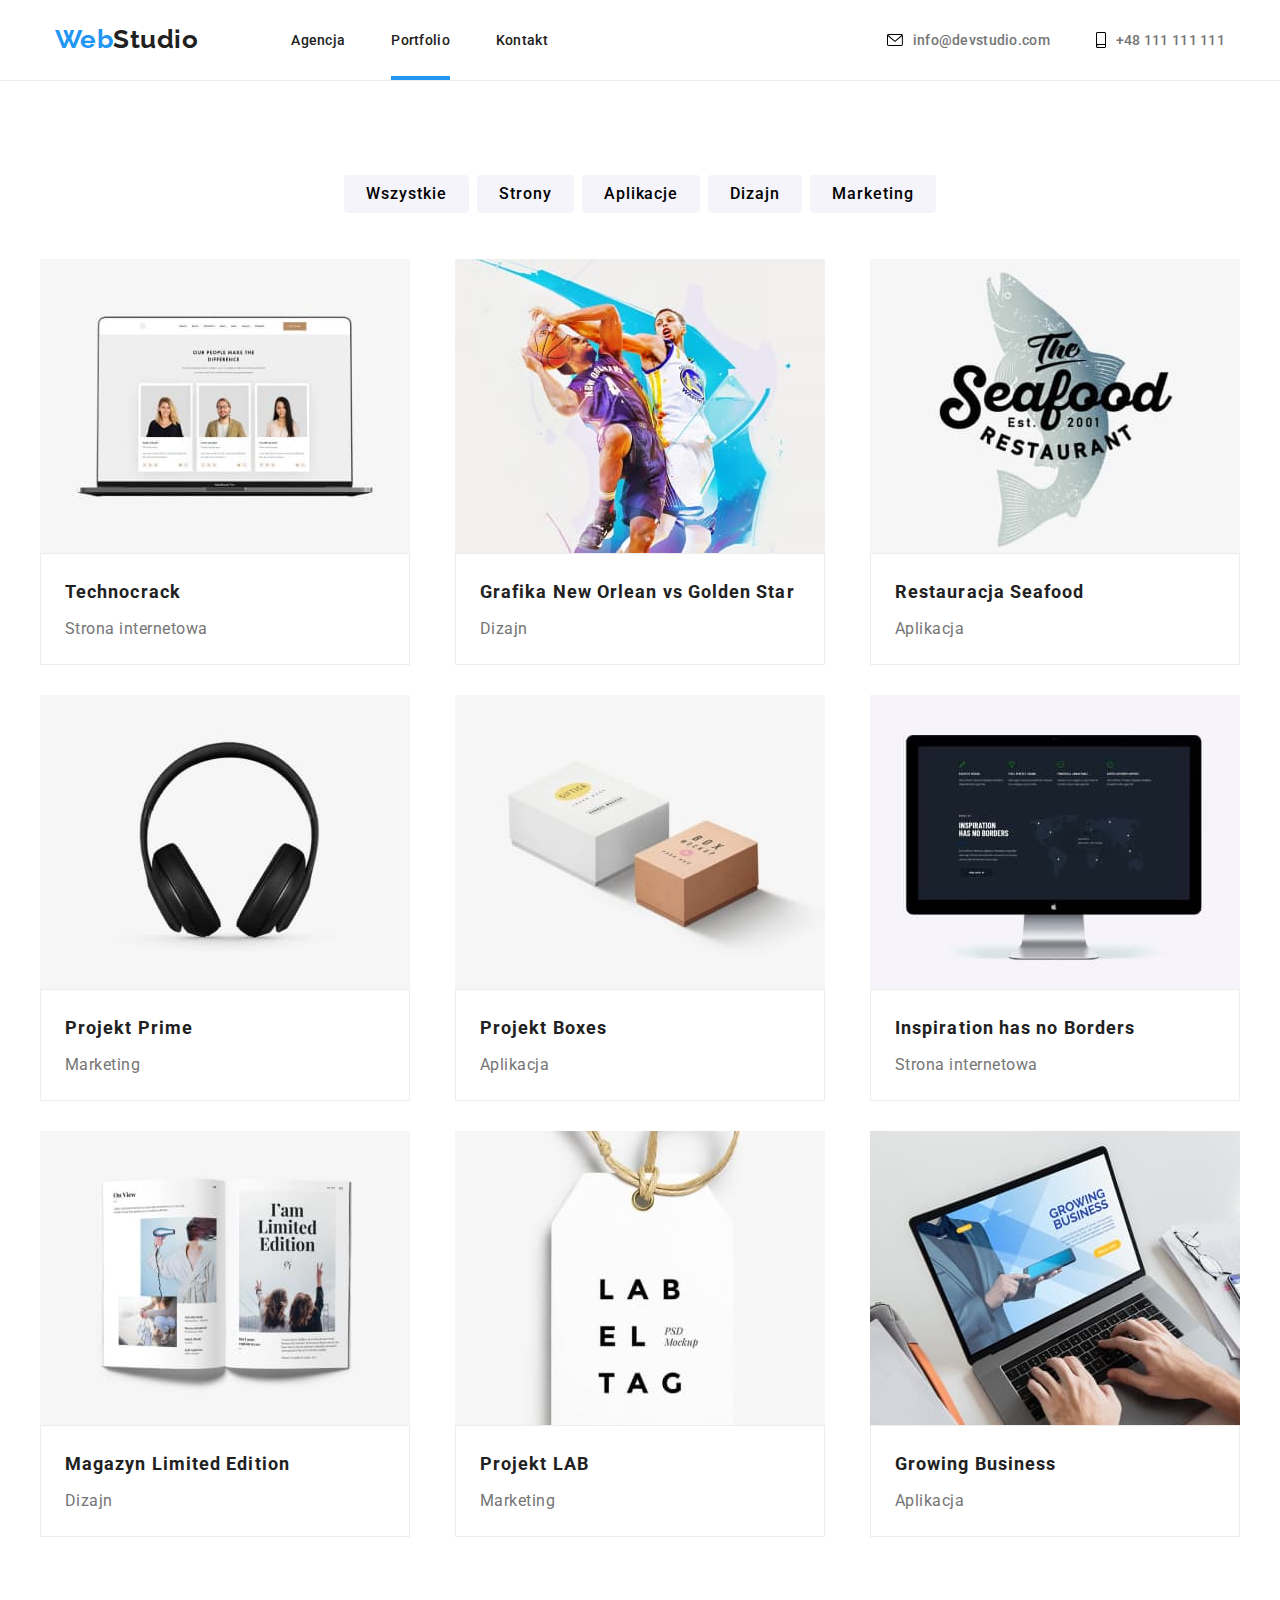
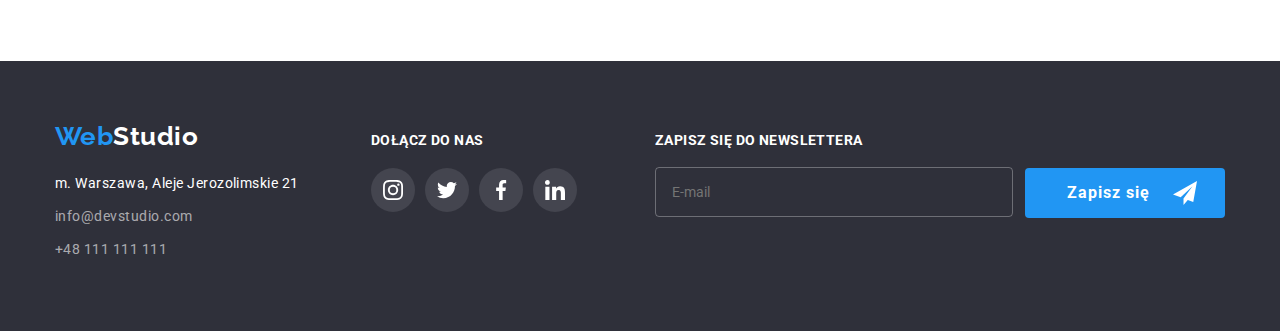
==== commit 66ca60ca: "corrected version" ====
--- a/portfolio.html
+++ b/portfolio.html
@@ -12,7 +12,7 @@
   <link rel="preconnect" href="https://fonts.gstatic.com" crossorigin />
   <link href="https://fonts.googleapis.com/css2?family=Raleway:wght@700&family=Roboto:wght@400;500;700;900&display=swap"
     rel="stylesheet" />
-  <link rel="stylesheet" href="./css/main.css" />
+  <link rel="stylesheet" href="./css/main.min.css" />
 </head>
 
 <body>
@@ -26,7 +26,7 @@
           <li class="menu__item">
             <a class="menu__link" href="index.html">Agencja</a>
           </li>
-          <li class="menu__item--active">
+          <li class="menu__item menu__item--active">
             <a class="menu__link" href="portfolio.html">Portfolio</a>
           </li>
           <li class="menu__item">
--- a/css/main.min.css
+++ b/css/main.min.css
@@ -0,0 +1 @@
+body{margin:0;padding:0;font-family:"Roboto",sans-serif;letter-spacing:.03em;color:#212121;box-sizing:border-box}.container{width:100%;max-width:1200px;padding:0 15px;margin:0 auto}.section{padding:94px 0 0 0}ul,li{list-style-type:none;list-style:none outside;margin:0;padding:0}a{outline:none;text-decoration:none}img{display:block;max-width:100%;height:auto}svg{display:block}h1,h2,h5{margin:0;padding:0}.btn{font-family:"Roboto",sans-serif;font-size:16px;border-radius:4px;border:none;outline:none;cursor:pointer;font-weight:700;line-height:1.875;letter-spacing:.06em}.btn--banner,.btn--footer,.btn--modal{color:#fff;width:200px;height:50px;background:#2196f3}.btn--gallery{font-weight:500;font-size:16px;line-height:1.625;padding:6px 22px;background-color:#f5f4fa;transition:background-color 250ms cubic-bezier(0.4, 0, 0.2, 1),color 250ms cubic-bezier(0.4, 0, 0.2, 1),box-shadow 250ms cubic-bezier(0.4, 0, 0.2, 1)}.btn--gallery:hover,.btn--gallery:focus{background-color:#2196f3;color:#fff;box-shadow:0px 4px 4px rgba(0,0,0,.15)}.logo-webstudio{font-family:"Raleway",sans-serif;font-style:normal;font-weight:700;font-size:26px;line-height:1.192;color:#212121}.logo-webstudio .logo-highlight{color:#2196f3}.main-title{font-weight:700;font-size:36px;line-height:1.167;text-align:center;margin-bottom:50px}.backdrop{position:fixed;width:100%;height:100%;top:0;left:0;background-color:rgba(0,0,0,.2);opacity:1;transition:opacity 1000ms cubic-bezier(0.4, 0, 0.2, 1),visibility 1000ms cubic-bezier(0.4, 0, 0.2, 1)}.backdrop.is-hidden .modal{transform:translate(-50%, -50%) scale(0)}.is-hidden{opacity:0;visibility:hidden;pointer-events:none}.team__social-link{display:flex;justify-content:center;align-items:center;width:44px;height:44px;border-radius:50%;cursor:pointer;transition:background-color 250ms cubic-bezier(0.4, 0, 0.2, 1)}.team__social-link .team__social-icon{fill:#afb1b8;transition:fill 250ms cubic-bezier(0.4, 0, 0.2, 1)}.team__social-link:hover,.team__social-link:focus{background-color:#2196f3}.team__social-link:hover .team__social-icon,.team__social-link:focus .team__social-icon{fill:#fff}.footer__social-link{display:flex;justify-content:center;align-items:center;width:44px;height:44px;border-radius:50%;cursor:pointer;background-color:#44454f;border-radius:50%;transition:background-color cubic-bezier(0.4, 0, 0.2, 1)}.footer__social-link:hover,.footer__social-link:focus{background-color:#2196f3}.footer__social-link .footer__social-icon{fill:#fff}.modal__agreement-label{width:420px;height:24px;margin:20px 54px 30px}.modal__agreement-label .modal__agreement-text{position:absolute;bottom:115px;left:77px;font-size:14px;line-height:24px;letter-spacing:.03em;color:#757575}.modal__agreement-label .modal__agreement-text .modal__agreement-link{text-decoration:underline;color:#2196f3}.modal__agreement-label .modal__agreement-input{position:absolute;bottom:120px;left:54px;opacity:0}.modal__agreement-label .modal__agreement-input:checked+.modal__agreement-icon{fill:#2196f3;stroke:#2196f3;border:rgba(0,0,0,0)}.modal__agreement-label .modal__agreement-icon{position:absolute;bottom:120px;left:54px;fill:#fff;border:1.5px solid #212121;border-radius:1px;transition:fill 250ms cubic-bezier(0.4, 0, 0.2, 1),border 250ms cubic-bezier(0.4, 0, 0.2, 1)}.header{border-bottom:1px solid #ececec}.header .container{display:flex}.header .container .logo-container{align-items:center;padding:24px 93px 25px 0}.header__contact-list{display:flex;gap:46px;align-items:center;margin-left:auto}.header__contact-link{font-weight:500;font-size:14px;line-height:1.143;letter-spacing:.02em;transition:color 250ms cubic-bezier(0.4, 0, 0.2, 1);display:flex;align-items:center;gap:10px;color:#757575}.header__contact-link:hover,.header__contact-link:focus{color:#2196f3}.header__contact-link:hover .header__contact-icon,.header__contact-link:focus .header__contact-icon{fill:#2196f3}.header__contact-link .header__contact-icon{transition:fill 250ms cubic-bezier(0.4, 0, 0.2, 1)}.menu{display:flex;align-items:center}.menu__item-list{display:flex;height:100%;gap:46px;align-items:center}.menu__item-list .menu__item{height:100%;display:flex;align-items:center}.menu__item-list .menu__item--active{position:relative;height:100%}.menu__item-list .menu__item--active::after{content:"";background-color:#2196f3;height:4px;width:100%;position:absolute;bottom:0}.menu__item-list .menu__item .menu__link{font-weight:500;font-size:14px;line-height:1.143;letter-spacing:.02em;color:#212121;transition:color 250ms cubic-bezier(0.4, 0, 0.2, 1)}.menu__item-list .menu__item .menu__link:hover,.menu__item-list .menu__item .menu__link:focus{color:#2196f3}.banner{height:600px;max-width:1600px;margin:0 auto;display:flex;flex-direction:column;align-items:center;justify-content:center;background-color:#2f303a;background-image:linear-gradient(rgba(47, 48, 58, 0.4) 0%, rgba(47, 48, 58, 0.4) 100%),url("../images/banner.jpeg");box-shadow:0 4px 4px 0 rgba(0,0,0,.25)}.banner__heading{width:45%;font-weight:900;font-size:44px;line-height:1.363;text-align:center;letter-spacing:.06em;text-transform:uppercase;color:#fff;margin-bottom:30px}.feature__item-list{display:flex;gap:30px;justify-content:space-between}.feature__item-list .feature__icon-container{display:flex;align-items:center;justify-content:center;background-color:#f5f4fa;border-radius:4px;height:120px}.feature__item-list .feature__title{font-size:14px;line-height:1.143;margin-top:30px;margin-bottom:10px;text-transform:uppercase}.feature__item-list .feature__text{font-size:14px;line-height:1.714;color:#757575;letter-spacing:.03em;margin:0}.projects.section{padding:94px 0 94px}.projects__img-list{display:flex;justify-content:space-between;flex-wrap:wrap}.projects__img-list .projects__img-item{position:relative}.projects__img-list .projects__caption{position:absolute;bottom:0;width:100%;height:70px;background:rgba(47,48,58,.8);display:flex;align-items:center;justify-content:center}.projects__img-list .projects__caption-text{text-transform:uppercase;color:#fff;font-weight:700;font-size:14px;line-height:16px;letter-spacing:.03em}.team{padding-bottom:94px;background-color:#f5f4fa}.team__members-list{display:flex;justify-content:space-between;flex-wrap:wrap}.team__member{background-color:#fff;box-shadow:0 2px 1px 0 rgba(0,0,0,.2),0 1px 1px 0 rgba(0,0,0,.14),0 1px 3px 0 rgba(0,0,0,.12)}.team__member-name{font-weight:500;font-size:16px;line-height:1.188;text-align:center;margin-top:30px;margin-bottom:0}.team__member-position{line-height:1.188;text-align:center;color:#757575;margin-top:10px;margin-bottom:0}.team__member .team__social-list{display:flex;justify-content:space-between;padding:16px 32px 30px 32px}.client.section{padding:94px 0 94px}.client__logo-list{display:flex;width:100%;justify-content:space-between}.client__logo-list .client__logo-item{width:168px;height:90px}.client__logo-list .client__logo-item .client__logo-link{width:100%;height:100%;display:flex;align-items:center;justify-content:center;border-radius:4px;border:1px solid #afb1b8;cursor:pointer;transition:color 250ms cubic-bezier(0.4, 0, 0.2, 1)}.client__logo-list .client__logo-item .client__logo-link:hover,.client__logo-list .client__logo-item .client__logo-link:focus{border:1px solid #2196f3}.client__logo-list .client__logo-item .client__logo-link:hover .client__logo-icon,.client__logo-list .client__logo-item .client__logo-link:focus .client__logo-icon{fill:#2196f3}.client__logo-list .client__logo-item .client__logo-link .client__logo-icon{fill:#afb1b8;transition:fill 250ms cubic-bezier(0.4, 0, 0.2, 1)}.footer{background-color:#2f303a;padding-top:60px;padding-bottom:60px}.footer .container{display:flex;align-items:baseline}.footer .logo-webstudio{color:#fff}.footer__address-box{margin-right:70px;width:250px}.footer__social-list{display:flex;gap:10px}.footer__social-title,.footer__signup-label{font-weight:700;font-size:14px;line-height:16px;color:#fff;letter-spacing:.03em;text-transform:uppercase;margin-bottom:20px}.footer__address{font-size:14px;line-height:1.714;font-style:normal;margin-top:20px}.footer__address-text{color:#fff;margin-bottom:9px}.footer__address .footer__contact-item{margin-bottom:9px}.footer__address .footer__contact-item .footer__contact-link{color:rgba(255,255,255,.6);transition:color 250ms cubic-bezier(0.4, 0, 0.2, 1)}.footer__address .footer__contact-item .footer__contact-link:hover,.footer__address .footer__contact-item .footer__contact-link:focus{color:#2196f3}.footer__signup-box{display:flex;justify-content:space-between;height:86px;width:570px;margin-left:78px}.footer__signup-box .footer__signup-label{position:relative}.footer__signup-box .footer__signup-label:focus-within .footer__signup-input{border:1px solid #fff}.footer__signup-box .footer__signup-label .footer__signup-input{position:absolute;top:35px;left:0;width:358px;height:50px;background-color:rgba(0,0,0,0);border-radius:4px;border:1px solid rgba(255,255,255,.3);margin-right:12px;padding-left:16px;color:#fff;outline:none;transition:border 250ms cubic-bezier(0.4, 0, 0.2, 1)}.btn--footer{position:relative;text-align:left;padding-left:42px;align-self:flex-end}.btn--footer .footer__signup-btn-icon{fill:#fff;position:absolute;top:13px;right:28px}.gallery .container.section{padding:94px 0 94px}.gallery__filter-list{display:flex;gap:8px;justify-content:center;padding-bottom:46px}.gallery__item-list{display:flex;flex-wrap:wrap;justify-content:space-between}.gallery__item-list .gallery__item{margin-bottom:30px;gap:30px;position:relative;overflow:hidden;transition:box-shadow 250ms cubic-bezier(0.4, 0, 0.2, 1)}.gallery__item-list .gallery__item:hover,.gallery__item-list .gallery__item:focus{box-shadow:0 4px 4px 0 rgba(0,0,0,.25)}.gallery__item-list .gallery__item .gallery__img{position:relative}.gallery__item-list .gallery__item .gallery__description{position:absolute;bottom:-184px;left:0;width:100%;height:294px;background:rgba(33,150,243,.9);display:flex;align-items:center;justify-content:center;transform:translateY(0);transition:transform 1000ms cubic-bezier(0.4, 0, 0.2, 1)}.gallery__item:hover .gallery__item-list .gallery__item .gallery__description{transform:translateY(-294px)}.gallery__item-list .gallery__item .gallery__description-text{color:#fff;font-size:18px;line-height:28px;letter-spacing:.03em;margin-left:24px;margin-right:45px}.gallery__item-list .gallery__item .gallery__caption{position:relative;background-color:#fff;border:1px solid #eee;z-index:1}.gallery__item-list .gallery__item .gallery__caption .gallery__name{font-weight:700;font-size:18px;line-height:36px;letter-spacing:.06em;margin:20px 0px 0px 24px}.gallery__item-list .gallery__item .gallery__caption .gallery__undertitle{line-height:1.875;color:#757575;margin:4px 0px 20px 24px}.modal{position:absolute;background-color:#fff;width:528px;height:581px;top:50%;left:50%;transform:translate(-50%, -50%) scale(1);transition:transform 1000ms ease-in 1000ms;box-shadow:0px 1px 3px rgba(0,0,0,.12),0px 1px 1px rgba(0,0,0,.14),0px 2px 1px rgba(0,0,0,.2);border-radius:4px}.modal .btn--modal{position:absolute;bottom:40px;left:164px;transition:box-shadow 250ms cubic-bezier(0.4, 0, 0.2, 1)}.modal .btn--modal:hover,.modal .btn--modal:focus{box-shadow:0px 4px 4px rgba(0,0,0,.15)}.modal__close-btn{display:flex;justify-content:center;align-items:center;position:absolute;top:8px;right:8px;width:28px;height:28px;border-radius:50%;border:1px solid rgba(0,0,0,.1);padding:0;background-color:#fff;cursor:pointer}.modal__form{margin:40px}.modal__form-title{font-weight:700;font-size:20px;line-height:23px;text-align:center;letter-spacing:.03em;margin-bottom:12px}.modal__form-item{position:relative;width:448px;margin-bottom:6px}.modal__form-item .modal__form-label{font-size:12px;font-weight:400;line-height:14px;letter-spacing:.01em;color:#757575}.modal__form-item .modal__form-label:focus-within .modal__form-icon{fill:#2196f3}.modal__form-item .modal__form-label:focus-within .modal__form-input{border:1px solid #2196f3}.modal__form-item .modal__form-label .modal__form-input{width:448px;height:40px;border:1px solid rgba(33,33,33,.2);border-radius:4px;margin-top:4px;padding-left:42px;outline:none;transition:border 250ms cubic-bezier(0.4, 0, 0.2, 1)}.modal__form-item .modal__form-label .modal__form-icon{transition:fill 250ms cubic-bezier(0.4, 0, 0.2, 1);position:absolute;bottom:11px;left:12px}.modal__comment-label{font-size:12px;font-weight:400;line-height:14px;letter-spacing:.01em;color:#757575}.modal__comment-label .modal__comment-text{width:448px;height:120px;border:1px solid rgba(33,33,33,.2);border-radius:4px;margin-top:4px;padding:12px 16px;resize:none;outline:none;transition:border 250ms cubic-bezier(0.4, 0, 0.2, 1)}.modal__comment-label .modal__comment-text:focus{border:1px solid #2196f3}.modal__comment-label .modal__comment-text::-moz-placeholder{font-size:12px;font-weight:400;line-height:14px;letter-spacing:.01em;color:rgba(117,117,117,.5)}.modal__comment-label .modal__comment-text:-ms-input-placeholder{font-size:12px;font-weight:400;line-height:14px;letter-spacing:.01em;color:rgba(117,117,117,.5)}.modal__comment-label .modal__comment-text::placeholder{font-size:12px;font-weight:400;line-height:14px;letter-spacing:.01em;color:rgba(117,117,117,.5)}/*# sourceMappingURL=main.min.css.map */